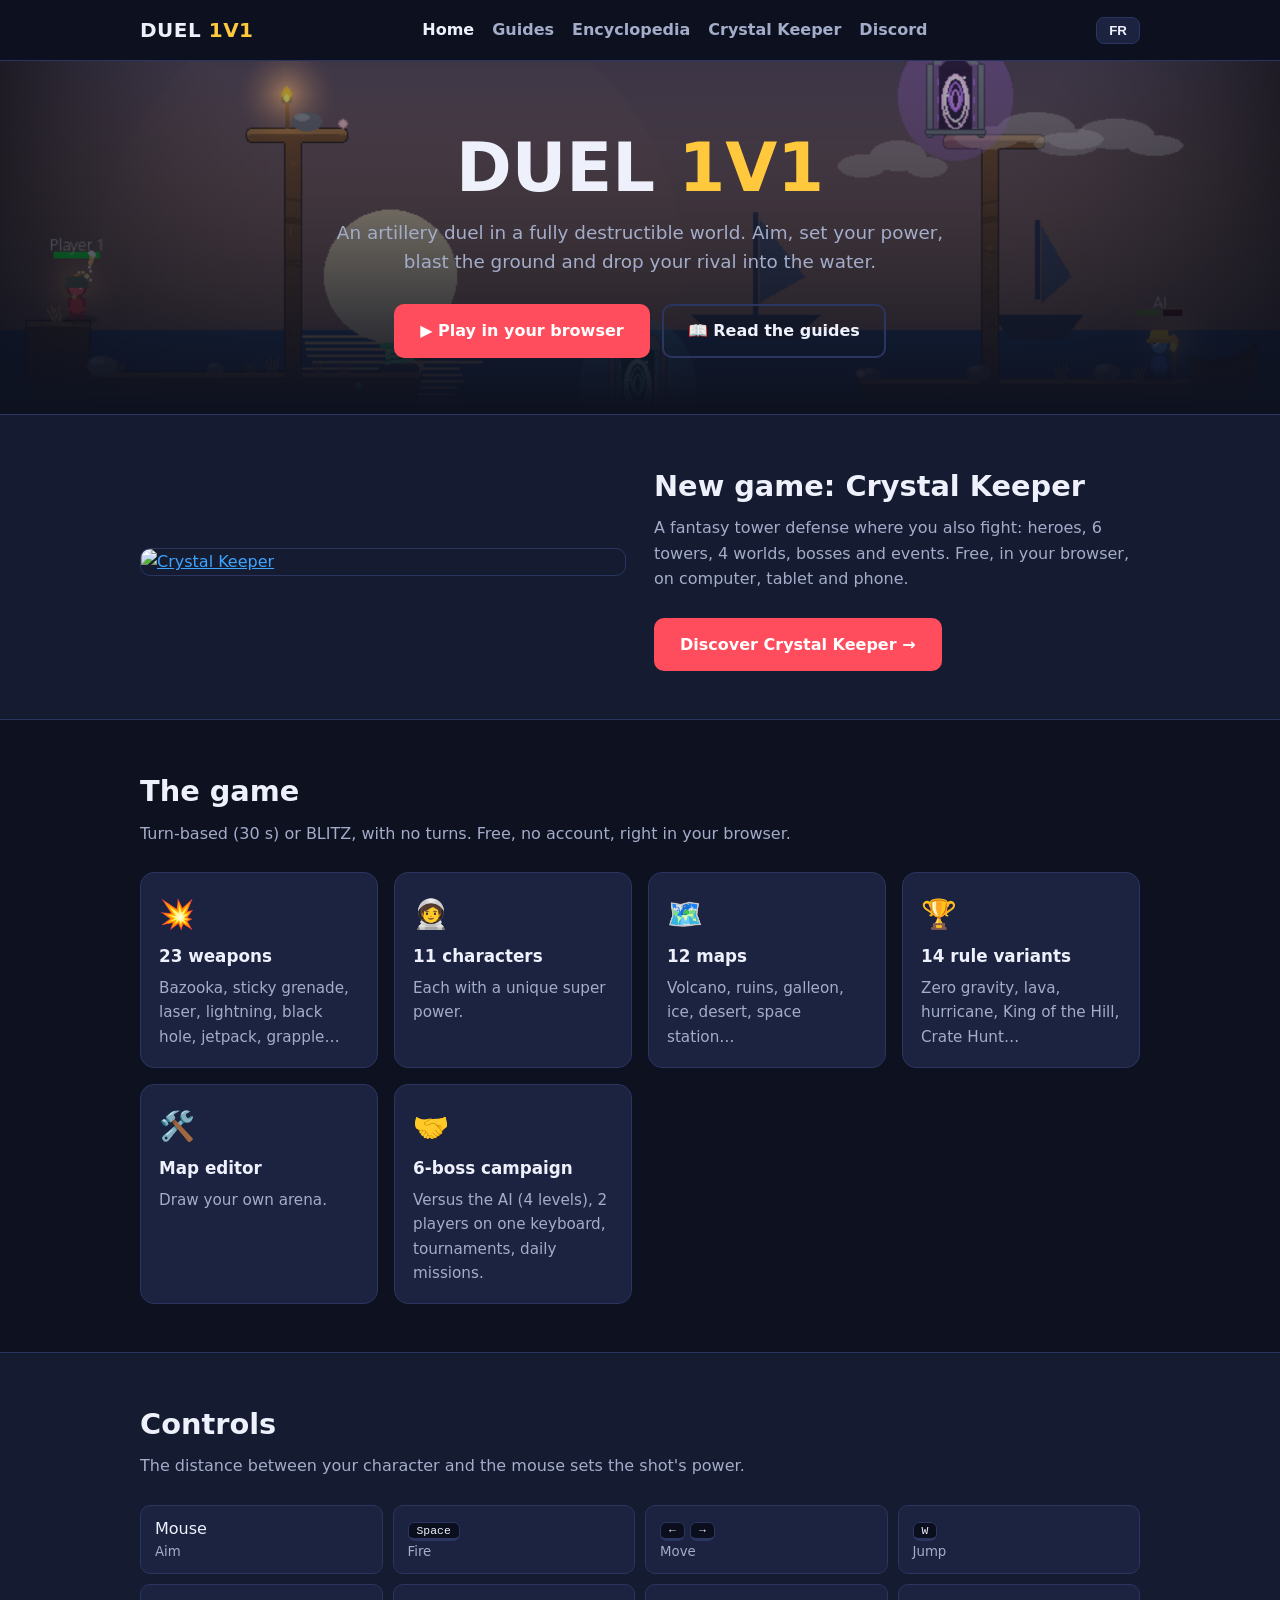
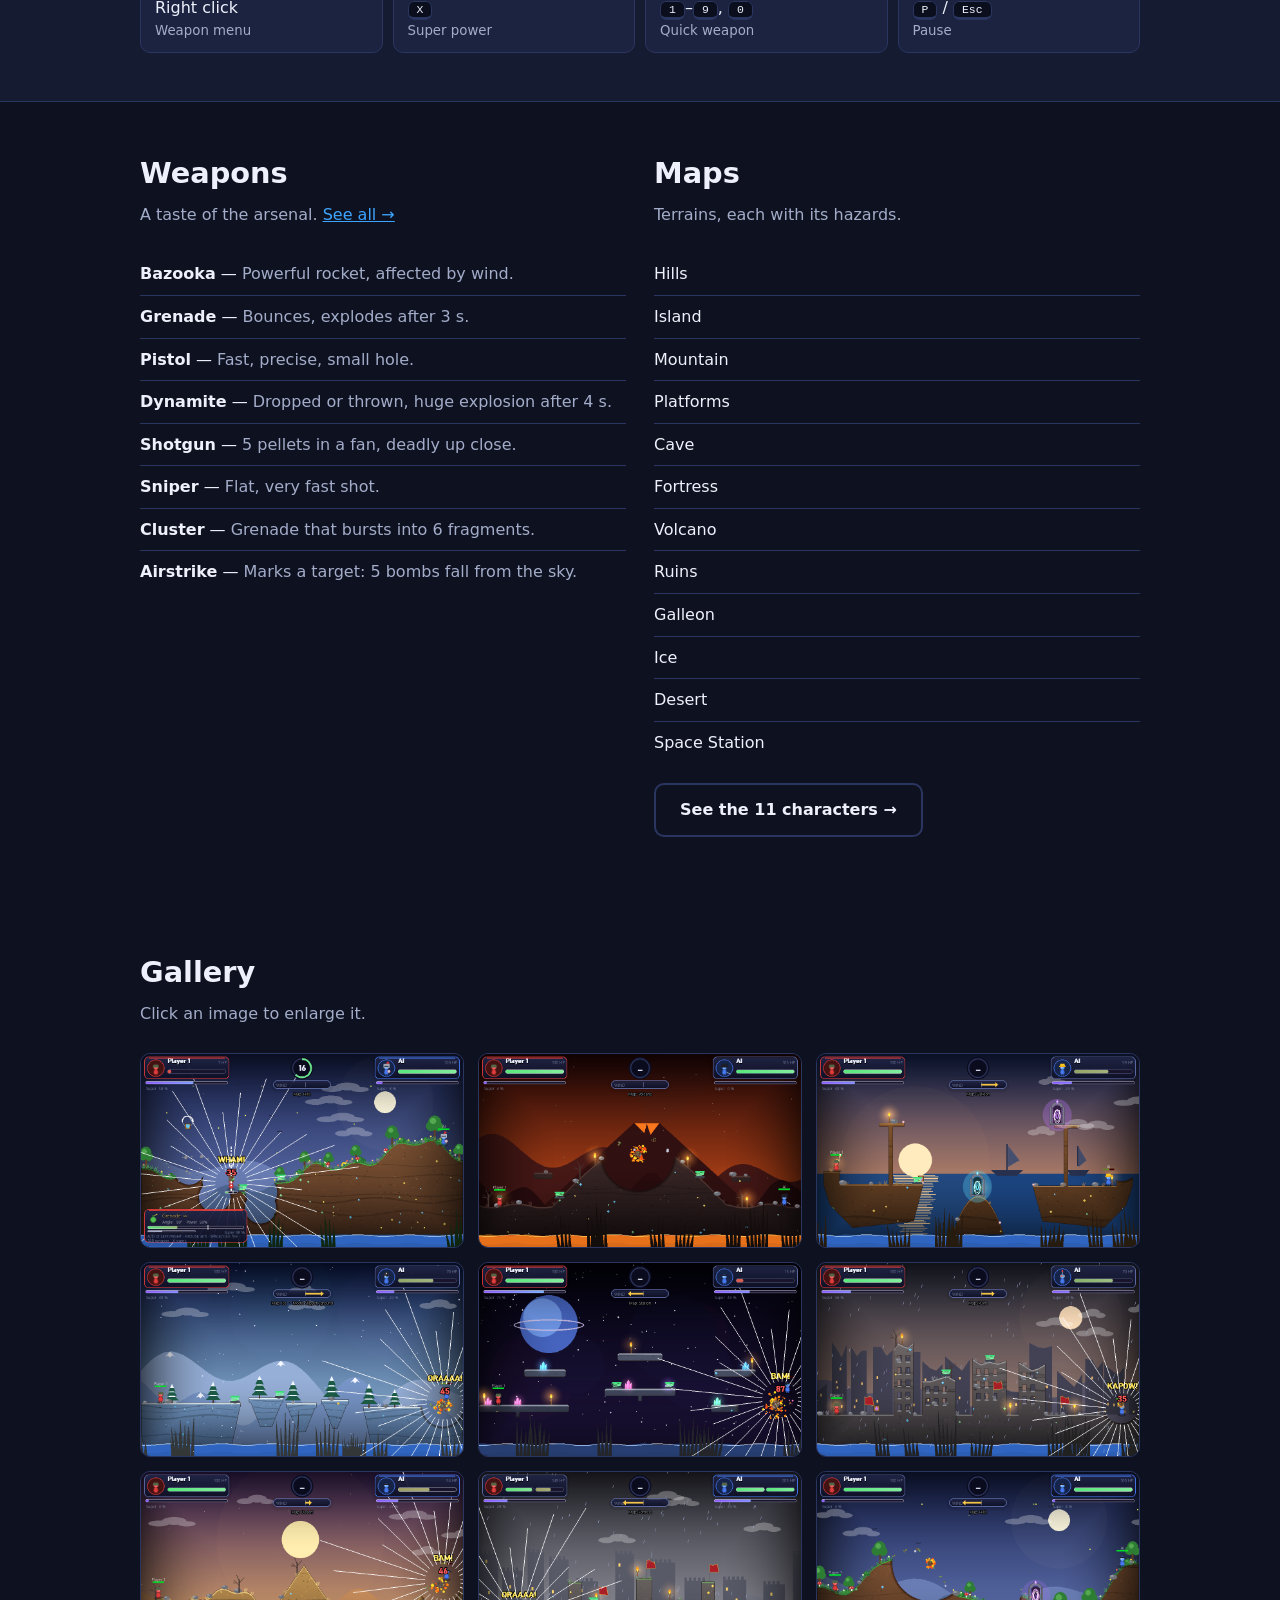
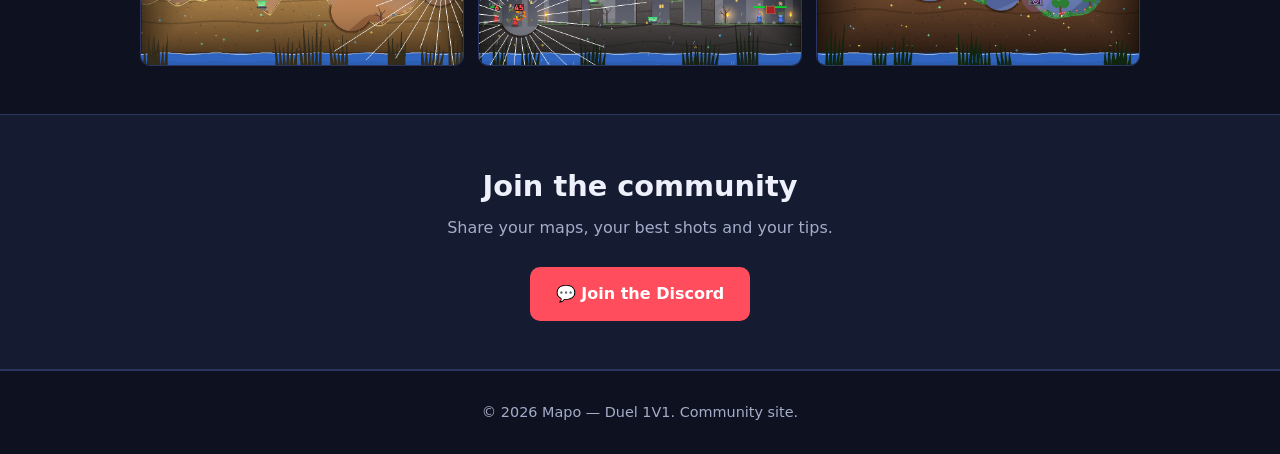
==== index.html @ 305e77af "Add files via upload" ====
<!doctype html>
<html lang="fr">
<head>
<meta charset="utf-8">
<meta name="viewport" content="width=device-width,initial-scale=1">
<title>Duel 1V1 – Communauté & guides</title>
<meta name="description" content="Le site de la communauté Duel 1V1.">
<link rel="stylesheet" href="style.css">
</head>
<body data-page="index">
<header class="nav"><div class="wrap">
  <a class="brand" href="index.html">DUEL <span>1V1</span></a>
  <nav>
    <a class="on" href="index.html" data-i18n="nav_home">Accueil</a>
    <a href="guides.html" data-i18n="nav_guides">Guides</a>
    <a href="wiki.html" data-i18n="nav_wiki">Encyclopédie</a>
    <a href="crystal-keeper.html" data-i18n="nav_ck">Crystal Keeper</a>
    <a href="#communaute" data-i18n="nav_discord">Discord</a>
  </nav>
</div></header>

<div class="hero" style="--hero:url(hero.png)"><div class="wrap">
  <h1>DUEL <span class="v">1V1</span></h1>
  <p class="tag" data-i18n="hero_tag"></p>
  <div class="btns">
    <a class="btn primary" data-link="playUrl" data-i18n="btn_play" href="#" target="_blank" rel="noopener"></a>
    <a class="btn ghost" href="guides.html" data-i18n="btn_guides"></a>
  </div>
</div></div>

<section class="band" id="ck-new"><div class="wrap two" style="align-items:center">
  <a href="crystal-keeper.html"><img class="mapimg" src="ck/cover.jpg" alt="Crystal Keeper"></a>
  <div>
    <h2 data-i18n="ck_new_h"></h2>
    <p class="sub" data-i18n="ck_new_sub"></p>
    <div class="btns" style="justify-content:flex-start">
      <a class="btn primary" href="crystal-keeper.html" data-i18n="ck_new_btn"></a>
      <a class="btn ghost" data-link="crystalUrl" data-i18n="ck_play" href="#" target="_blank" rel="noopener"></a>
    </div>
  </div>
</div></section>

<section><div class="wrap">
  <h2 data-i18n="game_h"></h2>
  <p class="sub" data-i18n="game_sub"></p>
  <div class="grid">
    <div class="card"><div class="ico">💥</div><h3 data-i18n="c1t"></h3><p data-i18n="c1d"></p></div>
    <div class="card"><div class="ico">🧑‍🚀</div><h3 data-i18n="c2t"></h3><p data-i18n="c2d"></p></div>
    <div class="card"><div class="ico">🗺️</div><h3 data-i18n="c3t"></h3><p data-i18n="c3d"></p></div>
    <div class="card"><div class="ico">🏆</div><h3 data-i18n="c4t"></h3><p data-i18n="c4d"></p></div>
    <div class="card"><div class="ico">🛠️</div><h3 data-i18n="c5t"></h3><p data-i18n="c5d"></p></div>
    <div class="card"><div class="ico">🤝</div><h3 data-i18n="c6t"></h3><p data-i18n="c6d"></p></div>
  </div>
</div></section>

<section class="band"><div class="wrap">
  <h2 data-i18n="ctl_h"></h2>
  <p class="sub" data-i18n="ctl_sub"></p>
  <div class="controls">
    <div><span data-i18n="ctl_mouse"></span> <small data-i18n="ctl_aim"></small></div>
    <div><kbd>Space</kbd> <small data-i18n="ctl_fire"></small></div>
    <div><kbd>←</kbd> <kbd>→</kbd> <small data-i18n="ctl_move"></small></div>
    <div><kbd>W</kbd> <small data-i18n="ctl_jump"></small></div>
    <div><span data-i18n="ctl_rclick"></span> <small data-i18n="ctl_menu"></small></div>
    <div><kbd>X</kbd> <small data-i18n="ctl_super"></small></div>
    <div><kbd>1</kbd>–<kbd>9</kbd>, <kbd>0</kbd> <small data-i18n="ctl_quick"></small></div>
    <div><kbd>P</kbd> / <kbd data-i18n="key_esc">Échap</kbd> <small data-i18n="ctl_pause"></small></div>
  </div>
</div></section>

<section><div class="wrap two">
  <div><h2 data-i18n="weapons_h"></h2><p class="sub"><span data-i18n="weapons_sub"></span> <a href="wiki.html#armes" data-i18n="see_all"></a></p><ul class="clean" id="weapons"></ul></div>
  <div>
    <h2 data-i18n="maps_h"></h2><p class="sub" data-i18n="maps_sub"></p><ul class="clean" id="maps"></ul>
    <p style="margin-top:20px"><a class="btn ghost" href="wiki.html#personnages" data-i18n="see_chars"></a></p>
  </div>
</div></section>

<section><div class="wrap">
  <h2 data-i18n="gal_h"></h2>
  <p class="sub" data-i18n="gal_sub"></p>
  <div class="gallery" id="gallery"></div>
</div></section>

<section class="band" id="communaute"><div class="wrap" style="text-align:center">
  <h2 data-i18n="com_h"></h2>
  <p class="sub" data-i18n="com_sub"></p>
  <div class="btns">
    <a class="btn primary" data-link="discordUrl" data-i18n="btn_discord" href="#" target="_blank" rel="noopener"></a>
  </div>
</div></section>

<div class="lightbox" id="lb"><img alt=""></div>
<footer><div class="wrap">© <span data-year></span> Mapo — Duel 1V1. <span data-i18n="footer"></span></div></footer>
<script src="config.js"></script><script src="data.js"></script><script src="data-en.js"></script><script src="i18n.js"></script><script src="site.js"></script>
</body>
</html>
---- style.css ----
:root{
  --bg:#0e1220; --bg2:#151b30; --card:#1b2340; --line:#2a3560;
  --text:#eef1fb; --muted:#a3acc9;
  --blue:#3da5ff; --red:#ff4d5e; --gold:#ffc83d;
}
*{box-sizing:border-box}
html{scroll-behavior:smooth}
body{margin:0;font-family:system-ui,-apple-system,"Segoe UI",Roboto,sans-serif;background:var(--bg);color:var(--text);line-height:1.6}
a{color:var(--blue)}
.wrap{max-width:1040px;margin:0 auto;padding:0 20px}

header.nav{position:sticky;top:0;z-index:10;background:rgba(14,18,32,.92);backdrop-filter:blur(8px);border-bottom:1px solid var(--line)}
header.nav .wrap{display:flex;align-items:center;justify-content:space-between;gap:16px;height:60px}
.brand{font-weight:900;font-size:1.25rem;text-decoration:none;color:var(--text);letter-spacing:.5px}
.brand span{color:var(--gold)}
nav a{color:var(--muted);text-decoration:none;margin-left:18px;font-weight:600}
nav a:hover,nav a.on{color:var(--text)}

.hero{padding:72px 0 56px;text-align:center;background:
  radial-gradient(600px 300px at 20% 0%,rgba(61,165,255,.22),transparent),
  radial-gradient(600px 300px at 80% 0%,rgba(255,77,94,.20),transparent)}
.hero h1{font-size:clamp(2.4rem,7vw,4.2rem);margin:0 0 8px;font-weight:900;line-height:1.05}
.hero h1 .v{color:var(--gold)}
.hero p.tag{max-width:640px;margin:14px auto 28px;color:var(--muted);font-size:1.15rem}

.btn{display:inline-block;padding:12px 24px;border-radius:10px;font-weight:800;text-decoration:none;border:2px solid transparent;cursor:pointer;font-size:1rem}
.btn.primary{background:var(--red);color:#fff}
.btn.primary:hover{filter:brightness(1.1)}
.btn.ghost{border-color:var(--line);color:var(--text);background:transparent}
.btn.ghost:hover{border-color:var(--blue)}
.btns{display:flex;gap:12px;justify-content:center;flex-wrap:wrap}

section{padding:48px 0}
section h2{font-size:1.8rem;margin:0 0 6px}
section .sub{color:var(--muted);margin:0 0 26px}

.grid{display:grid;grid-template-columns:repeat(auto-fill,minmax(230px,1fr));gap:16px}
.card{background:var(--card);border:1px solid var(--line);border-radius:14px;padding:18px}
.card h3{margin:0 0 6px;font-size:1.05rem}
.card p{margin:0;color:var(--muted);font-size:.95rem}
.ico{font-size:1.8rem;margin-bottom:6px}

.two{display:grid;grid-template-columns:1fr 1fr;gap:28px}
@media(max-width:720px){.two{grid-template-columns:1fr}nav a{margin-left:12px}}
ul.clean{list-style:none;padding:0;margin:0}
ul.clean li{padding:8px 0;border-bottom:1px solid var(--line)}
ul.clean li:last-child{border:0}

kbd{background:#0b0f1d;border:1px solid var(--line);border-bottom-width:3px;border-radius:6px;padding:1px 8px;font-size:.88em}
.controls{display:grid;grid-template-columns:repeat(auto-fill,minmax(200px,1fr));gap:10px}
.controls div{background:var(--card);border:1px solid var(--line);border-radius:10px;padding:10px 14px}
.controls small{display:block;color:var(--muted)}

.band{background:var(--bg2);border-top:1px solid var(--line);border-bottom:1px solid var(--line)}

/* guides */
.tools{display:flex;gap:12px;flex-wrap:wrap;margin-bottom:20px}
.tools input{flex:1;min-width:220px;padding:12px 14px;border-radius:10px;border:1px solid var(--line);background:var(--card);color:var(--text);font-size:1rem}
.chips{display:flex;gap:8px;flex-wrap:wrap;margin-bottom:22px}
.chip{padding:6px 14px;border-radius:999px;border:1px solid var(--line);background:transparent;color:var(--muted);cursor:pointer;font-weight:600}
.chip.on{background:var(--blue);color:#06101f;border-color:var(--blue)}
.guide{background:var(--card);border:1px solid var(--line);border-radius:14px;margin-bottom:12px;overflow:hidden}
.guide summary{cursor:pointer;padding:16px 18px;list-style:none;display:flex;gap:12px;align-items:center;justify-content:space-between}
.guide summary::-webkit-details-marker{display:none}
.guide summary strong{font-size:1.08rem}
.guide summary small{display:block;color:var(--muted);font-weight:400}
.badge{font-size:.75rem;font-weight:800;padding:3px 10px;border-radius:999px;white-space:nowrap}
.Débutant{background:rgba(80,220,140,.18);color:#6be3a0}
.Intermédiaire{background:rgba(255,200,61,.18);color:var(--gold)}
.Avancé{background:rgba(255,77,94,.18);color:#ff8e99}
.guide .content{padding:0 18px 16px;color:#d6dbef}
.guide .content ul{padding-left:20px}
.empty{color:var(--muted);text-align:center;padding:30px}

footer{border-top:1px solid var(--line);padding:30px 0;color:var(--muted);text-align:center;font-size:.9rem}

.muted{color:var(--muted)}
.badge.price{background:rgba(255,200,61,.15);color:var(--gold);margin-left:6px;vertical-align:middle}
.tablewrap{overflow-x:auto;border:1px solid var(--line);border-radius:14px;margin-bottom:16px}
table{width:100%;border-collapse:collapse;min-width:640px}
th,td{padding:10px 14px;text-align:left;border-bottom:1px solid var(--line);font-size:.95rem}
th{background:var(--card);color:var(--muted);font-size:.8rem;text-transform:uppercase;letter-spacing:.5px}
tr:last-child td{border-bottom:0}
td:nth-child(2),td:nth-child(3),td:nth-child(4){white-space:nowrap}

.hero{background:linear-gradient(rgba(14,18,32,.3),var(--bg) 98%),var(--hero,none) center/cover,var(--bg)}
.gallery{display:grid;grid-template-columns:repeat(auto-fill,minmax(280px,1fr));gap:14px}
.gallery img,.mapimg{width:100%;display:block;border-radius:10px;border:1px solid var(--line)}
.gallery img{cursor:zoom-in;transition:transform .15s}
.gallery img:hover{transform:scale(1.02)}
.mapimg{margin-bottom:10px;image-rendering:auto}
.lightbox{position:fixed;inset:0;background:rgba(5,8,16,.92);display:none;align-items:center;justify-content:center;z-index:50;cursor:zoom-out;padding:20px}
.lightbox.open{display:flex}
.lightbox img{max-width:100%;max-height:100%;border-radius:10px}

.langbtn{margin-left:18px;padding:5px 12px;border-radius:8px;border:1px solid var(--line);background:var(--card);color:var(--text);font-weight:800;cursor:pointer}
.langbtn:hover{border-color:var(--blue)}
.Beginner{background:rgba(80,220,140,.18);color:#6be3a0}
.Intermediate{background:rgba(255,200,61,.18);color:var(--gold)}
.Advanced{background:rgba(255,77,94,.18);color:#ff8e99}
header.nav .wrap{flex-wrap:nowrap}
nav{display:flex;align-items:center;flex-wrap:wrap}
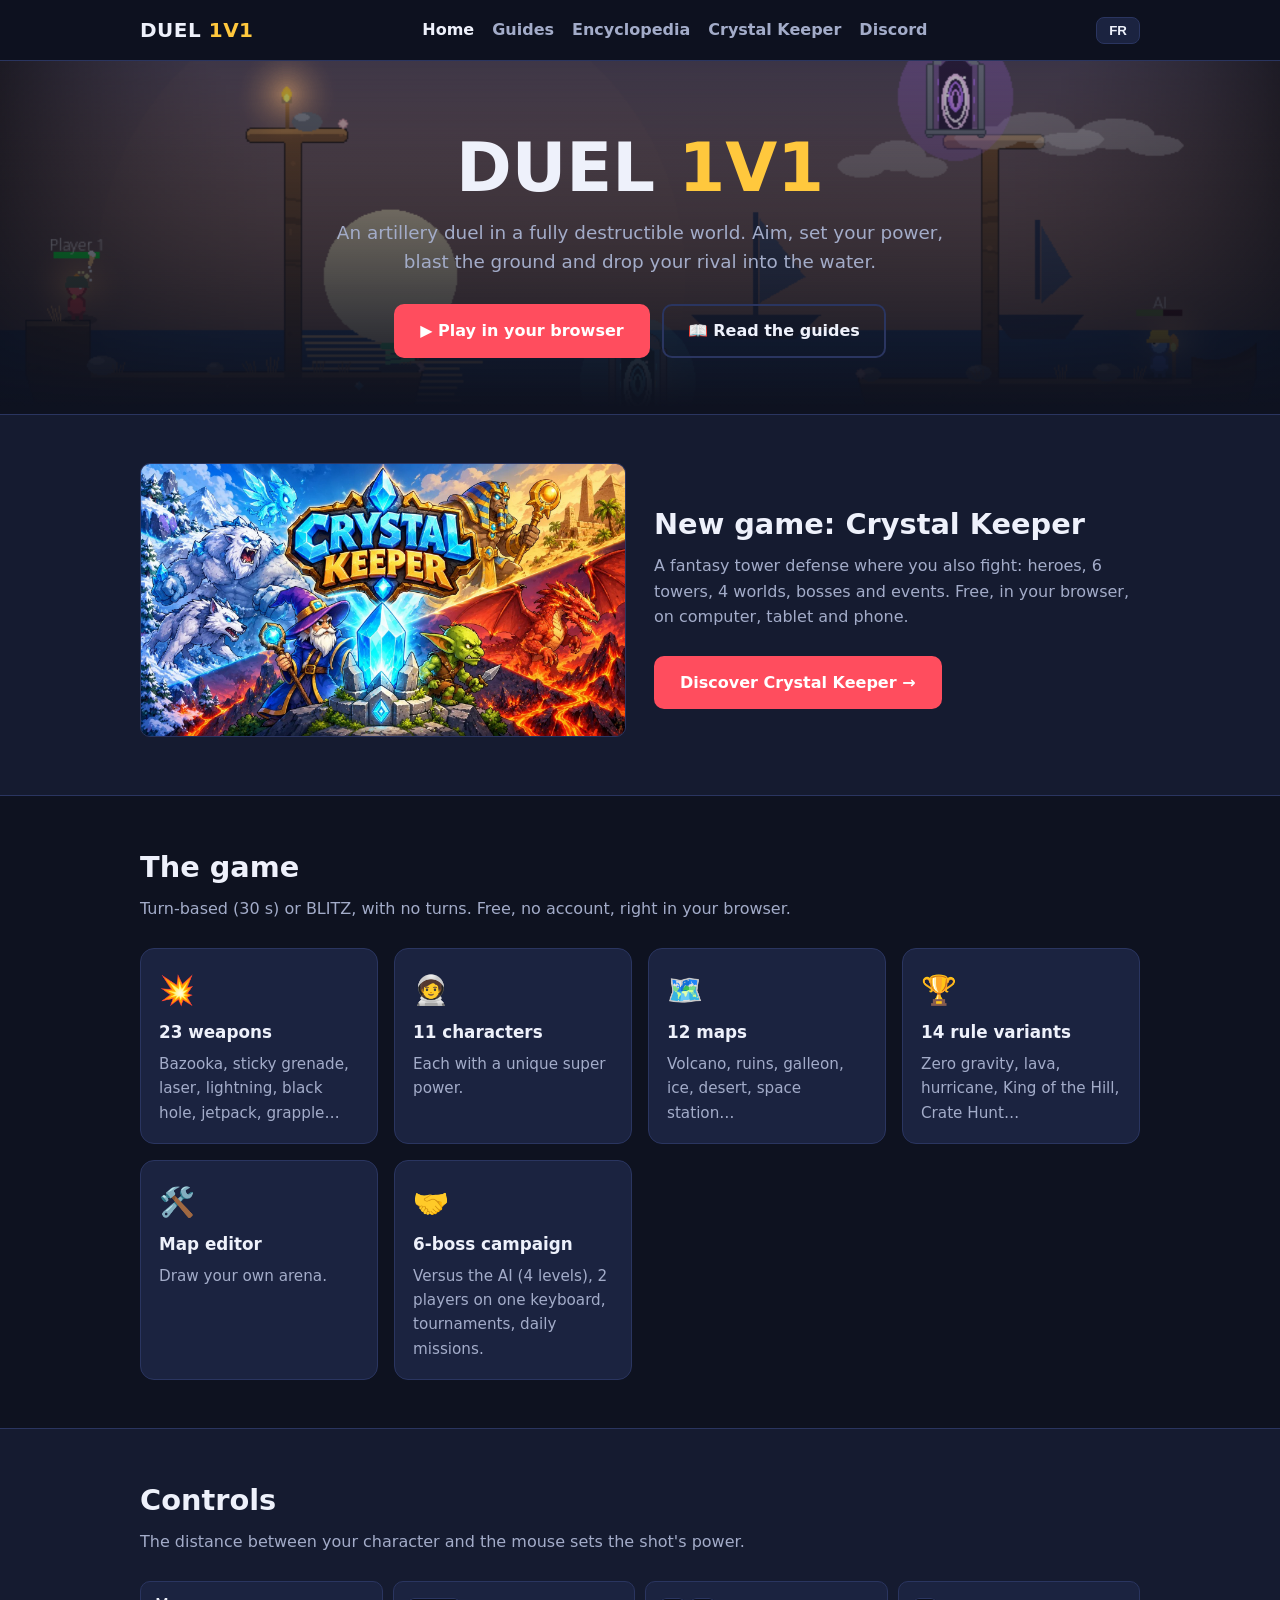
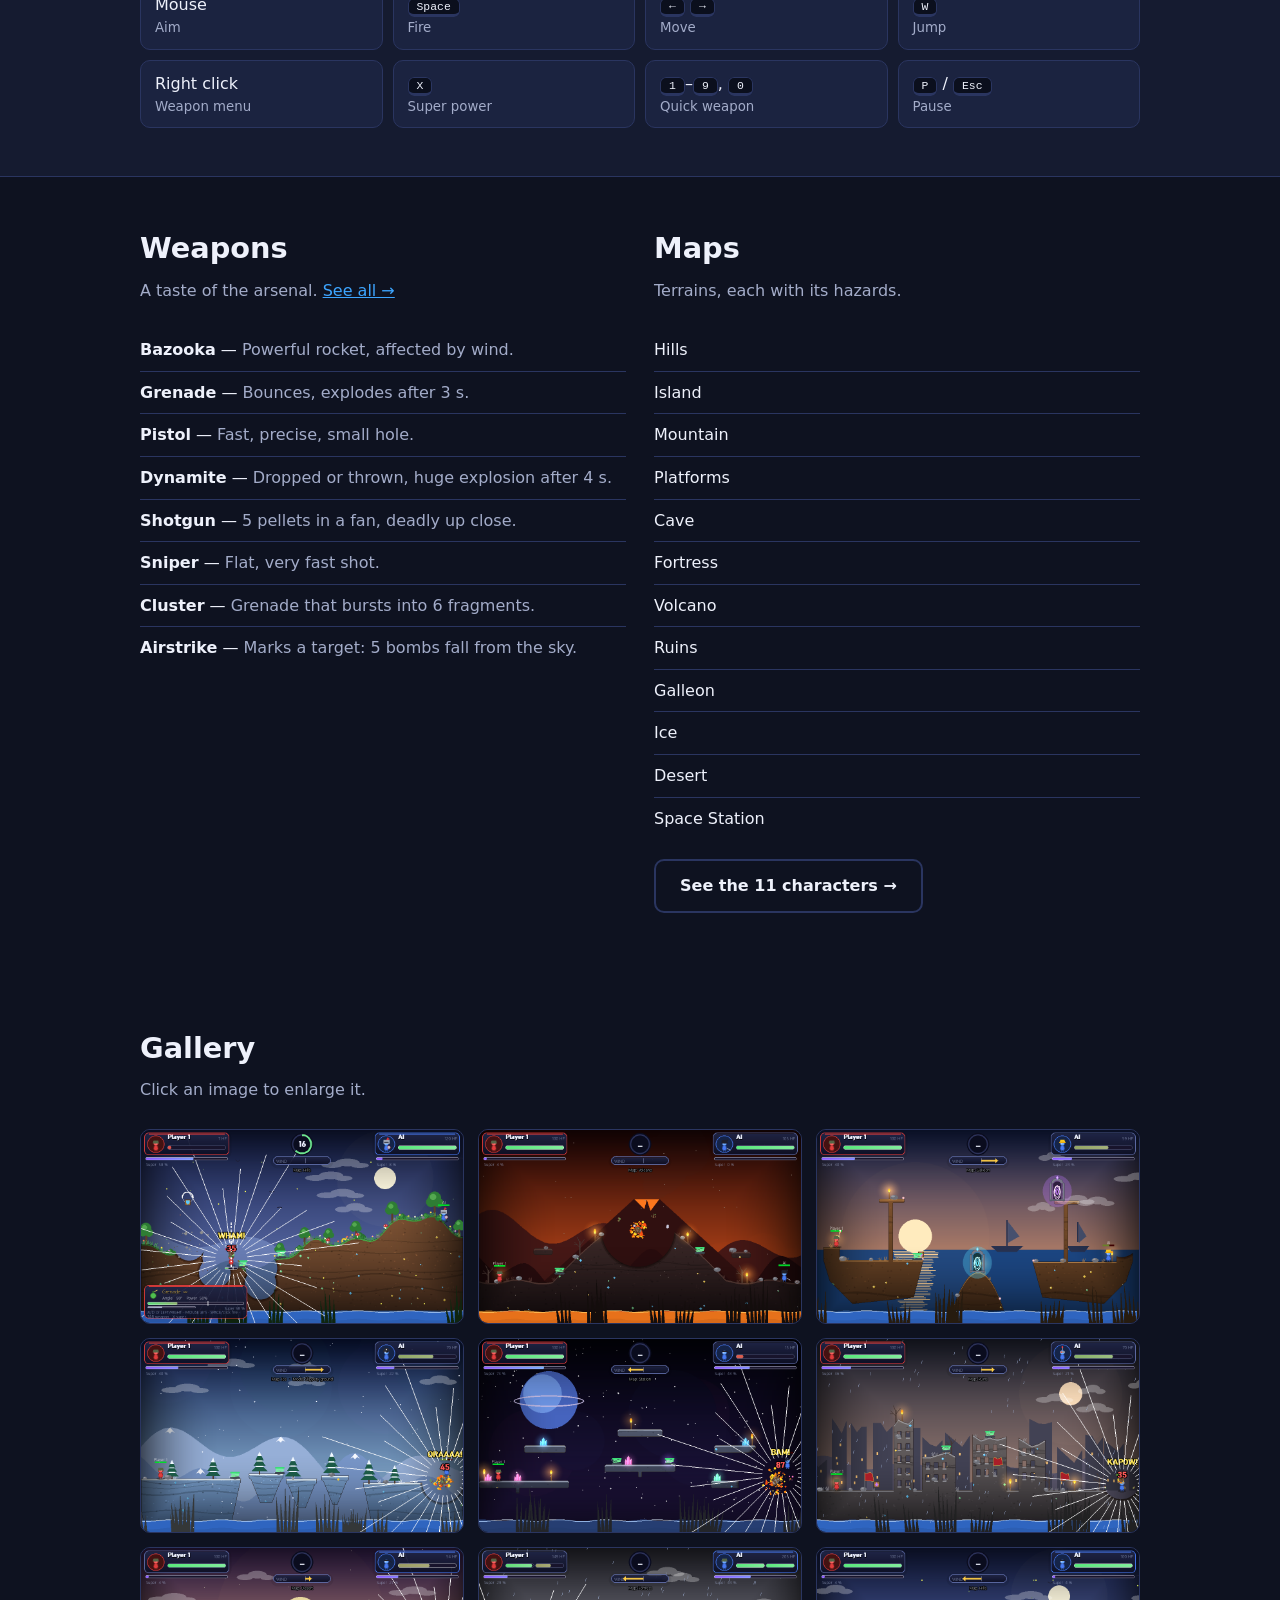
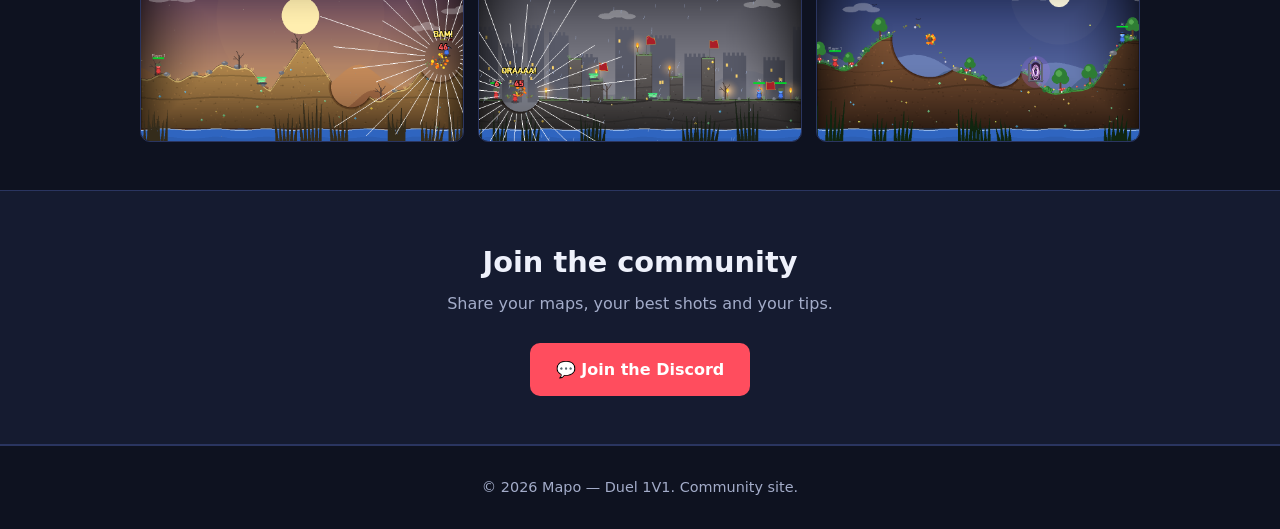
==== commit 8609709c: "Add files via upload" ====
--- a/index.html
+++ b/index.html
@@ -1,97 +1,97 @@
-<!doctype html>
-<html lang="fr">
-<head>
-<meta charset="utf-8">
-<meta name="viewport" content="width=device-width,initial-scale=1">
-<title>Duel 1V1 – Communauté & guides</title>
-<meta name="description" content="Le site de la communauté Duel 1V1.">
-<link rel="stylesheet" href="style.css">
-</head>
-<body data-page="index">
-<header class="nav"><div class="wrap">
-  <a class="brand" href="index.html">DUEL <span>1V1</span></a>
-  <nav>
-    <a class="on" href="index.html" data-i18n="nav_home">Accueil</a>
-    <a href="guides.html" data-i18n="nav_guides">Guides</a>
-    <a href="wiki.html" data-i18n="nav_wiki">Encyclopédie</a>
-    <a href="crystal-keeper.html" data-i18n="nav_ck">Crystal Keeper</a>
-    <a href="#communaute" data-i18n="nav_discord">Discord</a>
-  </nav>
-</div></header>
-
-<div class="hero" style="--hero:url(hero.png)"><div class="wrap">
-  <h1>DUEL <span class="v">1V1</span></h1>
-  <p class="tag" data-i18n="hero_tag"></p>
-  <div class="btns">
-    <a class="btn primary" data-link="playUrl" data-i18n="btn_play" href="#" target="_blank" rel="noopener"></a>
-    <a class="btn ghost" href="guides.html" data-i18n="btn_guides"></a>
-  </div>
-</div></div>
-
-<section class="band" id="ck-new"><div class="wrap two" style="align-items:center">
-  <a href="crystal-keeper.html"><img class="mapimg" src="ck/cover.jpg" alt="Crystal Keeper"></a>
-  <div>
-    <h2 data-i18n="ck_new_h"></h2>
-    <p class="sub" data-i18n="ck_new_sub"></p>
-    <div class="btns" style="justify-content:flex-start">
-      <a class="btn primary" href="crystal-keeper.html" data-i18n="ck_new_btn"></a>
-      <a class="btn ghost" data-link="crystalUrl" data-i18n="ck_play" href="#" target="_blank" rel="noopener"></a>
-    </div>
-  </div>
-</div></section>
-
-<section><div class="wrap">
-  <h2 data-i18n="game_h"></h2>
-  <p class="sub" data-i18n="game_sub"></p>
-  <div class="grid">
-    <div class="card"><div class="ico">💥</div><h3 data-i18n="c1t"></h3><p data-i18n="c1d"></p></div>
-    <div class="card"><div class="ico">🧑‍🚀</div><h3 data-i18n="c2t"></h3><p data-i18n="c2d"></p></div>
-    <div class="card"><div class="ico">🗺️</div><h3 data-i18n="c3t"></h3><p data-i18n="c3d"></p></div>
-    <div class="card"><div class="ico">🏆</div><h3 data-i18n="c4t"></h3><p data-i18n="c4d"></p></div>
-    <div class="card"><div class="ico">🛠️</div><h3 data-i18n="c5t"></h3><p data-i18n="c5d"></p></div>
-    <div class="card"><div class="ico">🤝</div><h3 data-i18n="c6t"></h3><p data-i18n="c6d"></p></div>
-  </div>
-</div></section>
-
-<section class="band"><div class="wrap">
-  <h2 data-i18n="ctl_h"></h2>
-  <p class="sub" data-i18n="ctl_sub"></p>
-  <div class="controls">
-    <div><span data-i18n="ctl_mouse"></span> <small data-i18n="ctl_aim"></small></div>
-    <div><kbd>Space</kbd> <small data-i18n="ctl_fire"></small></div>
-    <div><kbd>←</kbd> <kbd>→</kbd> <small data-i18n="ctl_move"></small></div>
-    <div><kbd>W</kbd> <small data-i18n="ctl_jump"></small></div>
-    <div><span data-i18n="ctl_rclick"></span> <small data-i18n="ctl_menu"></small></div>
-    <div><kbd>X</kbd> <small data-i18n="ctl_super"></small></div>
-    <div><kbd>1</kbd>–<kbd>9</kbd>, <kbd>0</kbd> <small data-i18n="ctl_quick"></small></div>
-    <div><kbd>P</kbd> / <kbd data-i18n="key_esc">Échap</kbd> <small data-i18n="ctl_pause"></small></div>
-  </div>
-</div></section>
-
-<section><div class="wrap two">
-  <div><h2 data-i18n="weapons_h"></h2><p class="sub"><span data-i18n="weapons_sub"></span> <a href="wiki.html#armes" data-i18n="see_all"></a></p><ul class="clean" id="weapons"></ul></div>
-  <div>
-    <h2 data-i18n="maps_h"></h2><p class="sub" data-i18n="maps_sub"></p><ul class="clean" id="maps"></ul>
-    <p style="margin-top:20px"><a class="btn ghost" href="wiki.html#personnages" data-i18n="see_chars"></a></p>
-  </div>
-</div></section>
-
-<section><div class="wrap">
-  <h2 data-i18n="gal_h"></h2>
-  <p class="sub" data-i18n="gal_sub"></p>
-  <div class="gallery" id="gallery"></div>
-</div></section>
-
-<section class="band" id="communaute"><div class="wrap" style="text-align:center">
-  <h2 data-i18n="com_h"></h2>
-  <p class="sub" data-i18n="com_sub"></p>
-  <div class="btns">
-    <a class="btn primary" data-link="discordUrl" data-i18n="btn_discord" href="#" target="_blank" rel="noopener"></a>
-  </div>
-</div></section>
-
-<div class="lightbox" id="lb"><img alt=""></div>
-<footer><div class="wrap">© <span data-year></span> Mapo — Duel 1V1. <span data-i18n="footer"></span></div></footer>
-<script src="config.js"></script><script src="data.js"></script><script src="data-en.js"></script><script src="i18n.js"></script><script src="site.js"></script>
-</body>
-</html>
+<!doctype html>
+<html lang="fr">
+<head>
+<meta charset="utf-8">
+<meta name="viewport" content="width=device-width,initial-scale=1">
+<title>Duel 1V1 – Communauté & guides</title>
+<meta name="description" content="Le site de la communauté Duel 1V1.">
+<link rel="stylesheet" href="style.css">
+</head>
+<body data-page="index">
+<header class="nav"><div class="wrap">
+  <a class="brand" href="index.html">DUEL <span>1V1</span></a>
+  <nav>
+    <a class="on" href="index.html" data-i18n="nav_home">Accueil</a>
+    <a href="guides.html" data-i18n="nav_guides">Guides</a>
+    <a href="wiki.html" data-i18n="nav_wiki">Encyclopédie</a>
+    <a href="crystal-keeper.html" data-i18n="nav_ck">Crystal Keeper</a>
+    <a href="#communaute" data-i18n="nav_discord">Discord</a>
+  </nav>
+</div></header>
+
+<div class="hero" style="--hero:url(hero.png)"><div class="wrap">
+  <h1>DUEL <span class="v">1V1</span></h1>
+  <p class="tag" data-i18n="hero_tag"></p>
+  <div class="btns">
+    <a class="btn primary" data-link="playUrl" data-i18n="btn_play" href="#" target="_blank" rel="noopener"></a>
+    <a class="btn ghost" href="guides.html" data-i18n="btn_guides"></a>
+  </div>
+</div></div>
+
+<section class="band" id="ck-new"><div class="wrap two" style="align-items:center">
+  <a href="crystal-keeper.html"><img class="mapimg" src="cover.jpg" alt="Crystal Keeper"></a>
+  <div>
+    <h2 data-i18n="ck_new_h"></h2>
+    <p class="sub" data-i18n="ck_new_sub"></p>
+    <div class="btns" style="justify-content:flex-start">
+      <a class="btn primary" href="crystal-keeper.html" data-i18n="ck_new_btn"></a>
+      <a class="btn ghost" data-link="crystalUrl" data-i18n="ck_play" href="#" target="_blank" rel="noopener"></a>
+    </div>
+  </div>
+</div></section>
+
+<section><div class="wrap">
+  <h2 data-i18n="game_h"></h2>
+  <p class="sub" data-i18n="game_sub"></p>
+  <div class="grid">
+    <div class="card"><div class="ico">💥</div><h3 data-i18n="c1t"></h3><p data-i18n="c1d"></p></div>
+    <div class="card"><div class="ico">🧑‍🚀</div><h3 data-i18n="c2t"></h3><p data-i18n="c2d"></p></div>
+    <div class="card"><div class="ico">🗺️</div><h3 data-i18n="c3t"></h3><p data-i18n="c3d"></p></div>
+    <div class="card"><div class="ico">🏆</div><h3 data-i18n="c4t"></h3><p data-i18n="c4d"></p></div>
+    <div class="card"><div class="ico">🛠️</div><h3 data-i18n="c5t"></h3><p data-i18n="c5d"></p></div>
+    <div class="card"><div class="ico">🤝</div><h3 data-i18n="c6t"></h3><p data-i18n="c6d"></p></div>
+  </div>
+</div></section>
+
+<section class="band"><div class="wrap">
+  <h2 data-i18n="ctl_h"></h2>
+  <p class="sub" data-i18n="ctl_sub"></p>
+  <div class="controls">
+    <div><span data-i18n="ctl_mouse"></span> <small data-i18n="ctl_aim"></small></div>
+    <div><kbd>Space</kbd> <small data-i18n="ctl_fire"></small></div>
+    <div><kbd>←</kbd> <kbd>→</kbd> <small data-i18n="ctl_move"></small></div>
+    <div><kbd>W</kbd> <small data-i18n="ctl_jump"></small></div>
+    <div><span data-i18n="ctl_rclick"></span> <small data-i18n="ctl_menu"></small></div>
+    <div><kbd>X</kbd> <small data-i18n="ctl_super"></small></div>
+    <div><kbd>1</kbd>–<kbd>9</kbd>, <kbd>0</kbd> <small data-i18n="ctl_quick"></small></div>
+    <div><kbd>P</kbd> / <kbd data-i18n="key_esc">Échap</kbd> <small data-i18n="ctl_pause"></small></div>
+  </div>
+</div></section>
+
+<section><div class="wrap two">
+  <div><h2 data-i18n="weapons_h"></h2><p class="sub"><span data-i18n="weapons_sub"></span> <a href="wiki.html#armes" data-i18n="see_all"></a></p><ul class="clean" id="weapons"></ul></div>
+  <div>
+    <h2 data-i18n="maps_h"></h2><p class="sub" data-i18n="maps_sub"></p><ul class="clean" id="maps"></ul>
+    <p style="margin-top:20px"><a class="btn ghost" href="wiki.html#personnages" data-i18n="see_chars"></a></p>
+  </div>
+</div></section>
+
+<section><div class="wrap">
+  <h2 data-i18n="gal_h"></h2>
+  <p class="sub" data-i18n="gal_sub"></p>
+  <div class="gallery" id="gallery"></div>
+</div></section>
+
+<section class="band" id="communaute"><div class="wrap" style="text-align:center">
+  <h2 data-i18n="com_h"></h2>
+  <p class="sub" data-i18n="com_sub"></p>
+  <div class="btns">
+    <a class="btn primary" data-link="discordUrl" data-i18n="btn_discord" href="#" target="_blank" rel="noopener"></a>
+  </div>
+</div></section>
+
+<div class="lightbox" id="lb"><img alt=""></div>
+<footer><div class="wrap">© <span data-year></span> Mapo — Duel 1V1. <span data-i18n="footer"></span></div></footer>
+<script src="config.js"></script><script src="data.js"></script><script src="data-en.js"></script><script src="i18n.js"></script><script src="site.js"></script>
+</body>
+</html>
